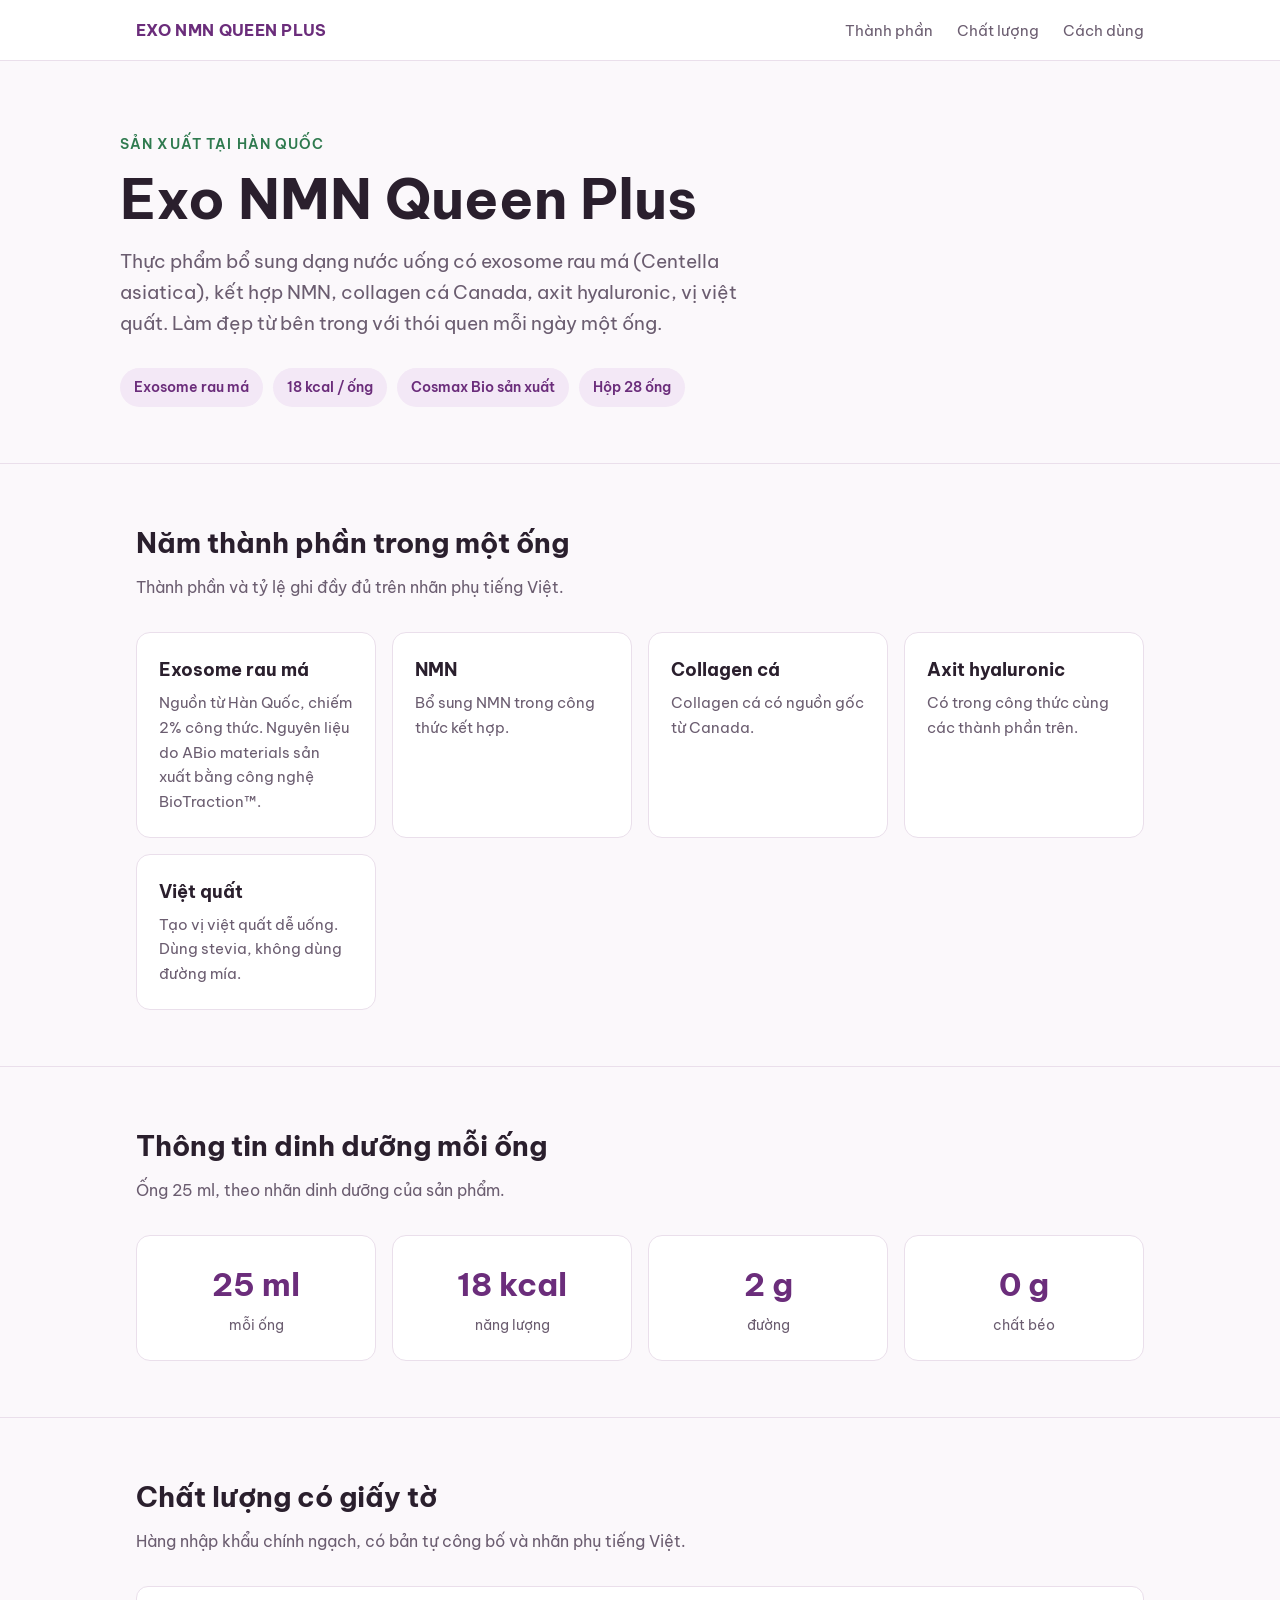
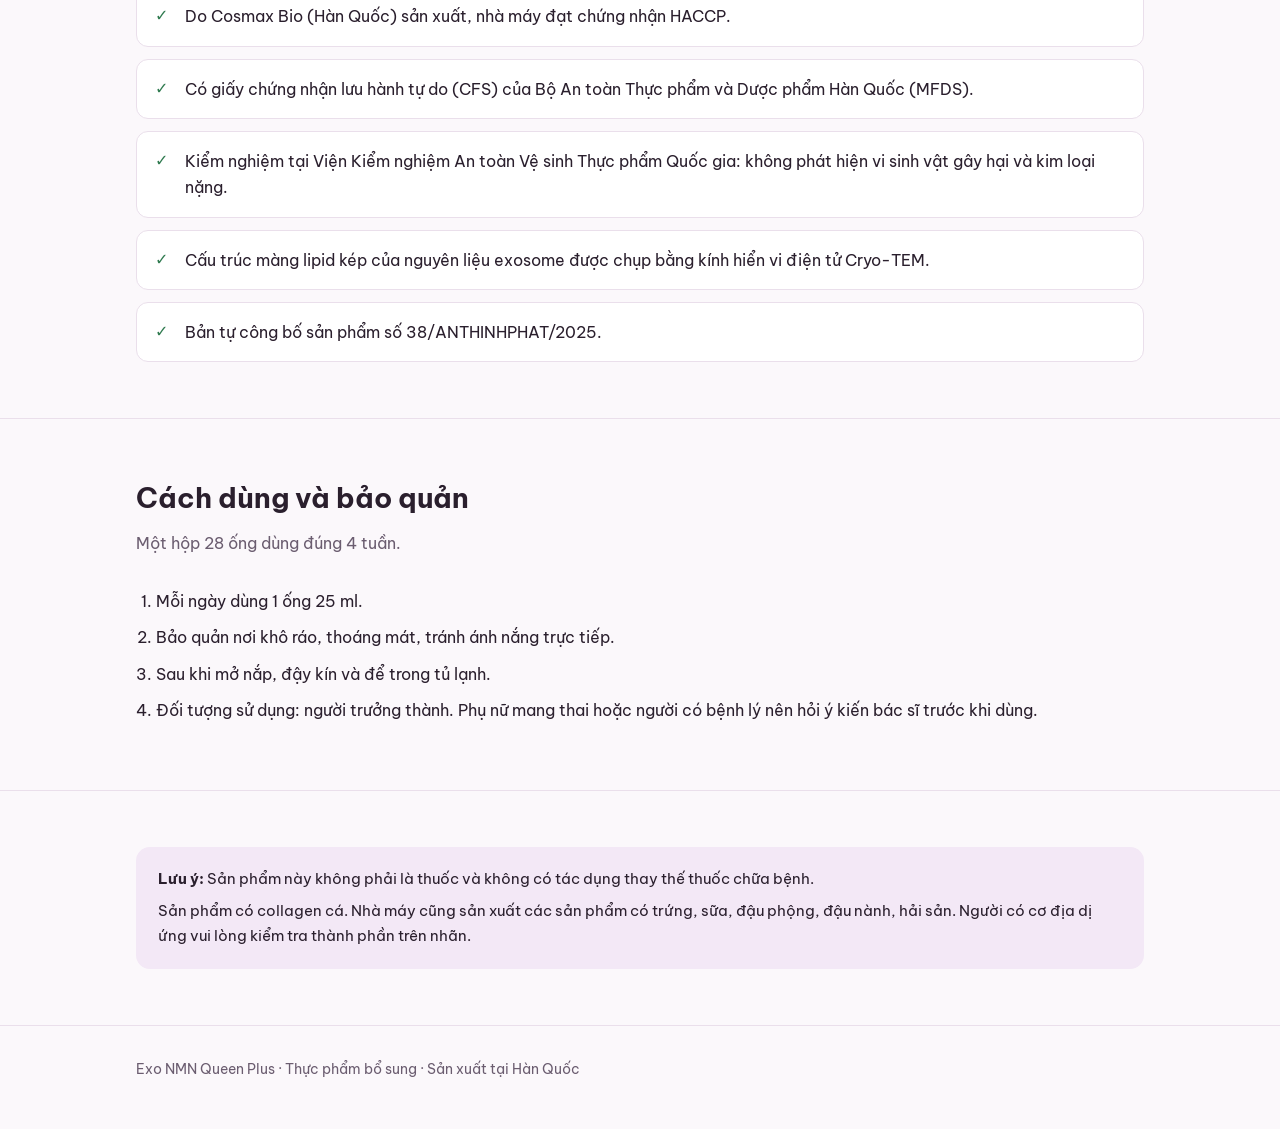
==== index.html @ 2de4a44e "Thêm trang giới thiệu Exo NMN Queen Plus Co-Authored-By: Claude Opus 5.5 <noreply@anthropic.com>" ====
<!doctype html>
<html lang="vi">
<head>
<meta charset="utf-8">
<meta name="viewport" content="width=device-width, initial-scale=1">
<title>Exo NMN Queen Plus</title>
<meta name="description" content="Exo NMN Queen Plus – thực phẩm bổ sung dạng nước uống sản xuất tại Hàn Quốc, có exosome rau má, NMN, collagen cá, axit hyaluronic.">
<link rel="preconnect" href="https://fonts.googleapis.com">
<link rel="preconnect" href="https://fonts.gstatic.com" crossorigin>
<link href="https://fonts.googleapis.com/css2?family=Be+Vietnam+Pro:wght@400;500;600;700&display=swap" rel="stylesheet">
<style>
  :root {
    --bg: #fbf8fb;
    --surface: #ffffff;
    --ink: #2a1f2d;
    --muted: #6b5d70;
    --line: #eadfeb;
    --accent: #6b2d7b;
    --accent-soft: #f3e8f6;
    --leaf: #2f7a4f;
  }
  @media (prefers-color-scheme: dark) {
    :root:not([data-theme="light"]) {
      --bg: #17121a;
      --surface: #211a25;
      --ink: #f1e9f3;
      --muted: #b7a8bc;
      --line: #3a2f3f;
      --accent: #d7a6e6;
      --accent-soft: #2e2233;
      --leaf: #7fcf9e;
    }
  }
  * { box-sizing: border-box; }
  html { scroll-behavior: smooth; }
  body {
    margin: 0;
    background: var(--bg);
    color: var(--ink);
    font-family: "Be Vietnam Pro", system-ui, sans-serif;
    line-height: 1.65;
  }
  .wrap { max-width: 1040px; margin: 0 auto; padding: 0 16px; }
  header.top {
    border-bottom: 1px solid var(--line);
    background: var(--surface);
    position: sticky; top: 0; z-index: 10;
  }
  header.top .wrap { display: flex; align-items: center; justify-content: space-between; height: 60px; gap: 16px; }
  .brand { font-weight: 700; letter-spacing: .02em; color: var(--accent); text-decoration: none; }
  nav a { color: var(--muted); text-decoration: none; margin-left: 20px; font-size: 15px; }
  nav a:hover { color: var(--accent); }
  @media (max-width: 640px) { nav { display: none; } }

  .hero { padding: 72px 0 56px; }
  .eyebrow { color: var(--leaf); font-weight: 600; font-size: 14px; text-transform: uppercase; letter-spacing: .08em; }
  h1 { font-size: clamp(34px, 6vw, 56px); line-height: 1.1; margin: 12px 0 16px; }
  .lead { font-size: 19px; color: var(--muted); max-width: 640px; margin: 0 0 28px; }
  .chips { display: flex; flex-wrap: wrap; gap: 10px; }
  .chip { background: var(--accent-soft); color: var(--accent); padding: 8px 14px; border-radius: 999px; font-weight: 600; font-size: 14px; }

  section { padding: 56px 0; border-top: 1px solid var(--line); }
  h2 { font-size: 28px; margin: 0 0 8px; }
  .sub { color: var(--muted); margin: 0 0 32px; }

  .grid { display: grid; gap: 16px; grid-template-columns: repeat(auto-fit, minmax(220px, 1fr)); }
  .card { background: var(--surface); border: 1px solid var(--line); border-radius: 14px; padding: 22px; }
  .card h3 { margin: 0 0 6px; font-size: 18px; }
  .card p { margin: 0; color: var(--muted); font-size: 15px; }

  .stats { display: grid; gap: 16px; grid-template-columns: repeat(auto-fit, minmax(150px, 1fr)); }
  .stat { background: var(--surface); border: 1px solid var(--line); border-radius: 14px; padding: 22px; text-align: center; }
  .stat b { display: block; font-size: 32px; color: var(--accent); }
  .stat span { color: var(--muted); font-size: 14px; }

  ul.checks { list-style: none; padding: 0; margin: 0; display: grid; gap: 12px; }
  ul.checks li { background: var(--surface); border: 1px solid var(--line); border-radius: 12px; padding: 16px 18px 16px 48px; position: relative; }
  ul.checks li::before { content: "✓"; position: absolute; left: 18px; top: 15px; color: var(--leaf); font-weight: 700; }

  ol.steps { padding-left: 20px; margin: 0; }
  ol.steps li { margin-bottom: 10px; }

  .note { background: var(--accent-soft); border-radius: 14px; padding: 20px 22px; font-size: 15px; }
  .note p { margin: 0 0 8px; }
  .note p:last-child { margin: 0; }

  footer { padding: 32px 0 48px; color: var(--muted); font-size: 14px; border-top: 1px solid var(--line); }
</style>
</head>
<body>

<header class="top">
  <div class="wrap">
    <a class="brand" href="#">EXO NMN QUEEN PLUS</a>
    <nav>
      <a href="#thanh-phan">Thành phần</a>
      <a href="#chat-luong">Chất lượng</a>
      <a href="#cach-dung">Cách dùng</a>
    </nav>
  </div>
</header>

<main>
  <div class="wrap hero">
    <div class="eyebrow">Sản xuất tại Hàn Quốc</div>
    <h1>Exo NMN Queen Plus</h1>
    <p class="lead">Thực phẩm bổ sung dạng nước uống có exosome rau má (Centella asiatica), kết hợp NMN, collagen cá Canada, axit hyaluronic, vị việt quất. Làm đẹp từ bên trong với thói quen mỗi ngày một ống.</p>
    <div class="chips">
      <span class="chip">Exosome rau má</span>
      <span class="chip">18 kcal / ống</span>
      <span class="chip">Cosmax Bio sản xuất</span>
      <span class="chip">Hộp 28 ống</span>
    </div>
  </div>

  <section id="thanh-phan">
    <div class="wrap">
      <h2>Năm thành phần trong một ống</h2>
      <p class="sub">Thành phần và tỷ lệ ghi đầy đủ trên nhãn phụ tiếng Việt.</p>
      <div class="grid">
        <div class="card">
          <h3>Exosome rau má</h3>
          <p>Nguồn từ Hàn Quốc, chiếm 2% công thức. Nguyên liệu do ABio materials sản xuất bằng công nghệ BioTraction™.</p>
        </div>
        <div class="card">
          <h3>NMN</h3>
          <p>Bổ sung NMN trong công thức kết hợp.</p>
        </div>
        <div class="card">
          <h3>Collagen cá</h3>
          <p>Collagen cá có nguồn gốc từ Canada.</p>
        </div>
        <div class="card">
          <h3>Axit hyaluronic</h3>
          <p>Có trong công thức cùng các thành phần trên.</p>
        </div>
        <div class="card">
          <h3>Việt quất</h3>
          <p>Tạo vị việt quất dễ uống. Dùng stevia, không dùng đường mía.</p>
        </div>
      </div>
    </div>
  </section>

  <section>
    <div class="wrap">
      <h2>Thông tin dinh dưỡng mỗi ống</h2>
      <p class="sub">Ống 25 ml, theo nhãn dinh dưỡng của sản phẩm.</p>
      <div class="stats">
        <div class="stat"><b>25 ml</b><span>mỗi ống</span></div>
        <div class="stat"><b>18 kcal</b><span>năng lượng</span></div>
        <div class="stat"><b>2 g</b><span>đường</span></div>
        <div class="stat"><b>0 g</b><span>chất béo</span></div>
      </div>
    </div>
  </section>

  <section id="chat-luong">
    <div class="wrap">
      <h2>Chất lượng có giấy tờ</h2>
      <p class="sub">Hàng nhập khẩu chính ngạch, có bản tự công bố và nhãn phụ tiếng Việt.</p>
      <ul class="checks">
        <li>Do Cosmax Bio (Hàn Quốc) sản xuất, nhà máy đạt chứng nhận HACCP.</li>
        <li>Có giấy chứng nhận lưu hành tự do (CFS) của Bộ An toàn Thực phẩm và Dược phẩm Hàn Quốc (MFDS).</li>
        <li>Kiểm nghiệm tại Viện Kiểm nghiệm An toàn Vệ sinh Thực phẩm Quốc gia: không phát hiện vi sinh vật gây hại và kim loại nặng.</li>
        <li>Cấu trúc màng lipid kép của nguyên liệu exosome được chụp bằng kính hiển vi điện tử Cryo-TEM.</li>
        <li>Bản tự công bố sản phẩm số 38/ANTHINHPHAT/2025.</li>
      </ul>
    </div>
  </section>

  <section id="cach-dung">
    <div class="wrap">
      <h2>Cách dùng và bảo quản</h2>
      <p class="sub">Một hộp 28 ống dùng đúng 4 tuần.</p>
      <ol class="steps">
        <li>Mỗi ngày dùng 1 ống 25 ml.</li>
        <li>Bảo quản nơi khô ráo, thoáng mát, tránh ánh nắng trực tiếp.</li>
        <li>Sau khi mở nắp, đậy kín và để trong tủ lạnh.</li>
        <li>Đối tượng sử dụng: người trưởng thành. Phụ nữ mang thai hoặc người có bệnh lý nên hỏi ý kiến bác sĩ trước khi dùng.</li>
      </ol>
    </div>
  </section>

  <section>
    <div class="wrap">
      <div class="note">
        <p><b>Lưu ý:</b> Sản phẩm này không phải là thuốc và không có tác dụng thay thế thuốc chữa bệnh.</p>
        <p>Sản phẩm có collagen cá. Nhà máy cũng sản xuất các sản phẩm có trứng, sữa, đậu phộng, đậu nành, hải sản. Người có cơ địa dị ứng vui lòng kiểm tra thành phần trên nhãn.</p>
      </div>
    </div>
  </section>
</main>

<footer>
  <div class="wrap">
    Exo NMN Queen Plus · Thực phẩm bổ sung · Sản xuất tại Hàn Quốc
  </div>
</footer>

</body>
</html>
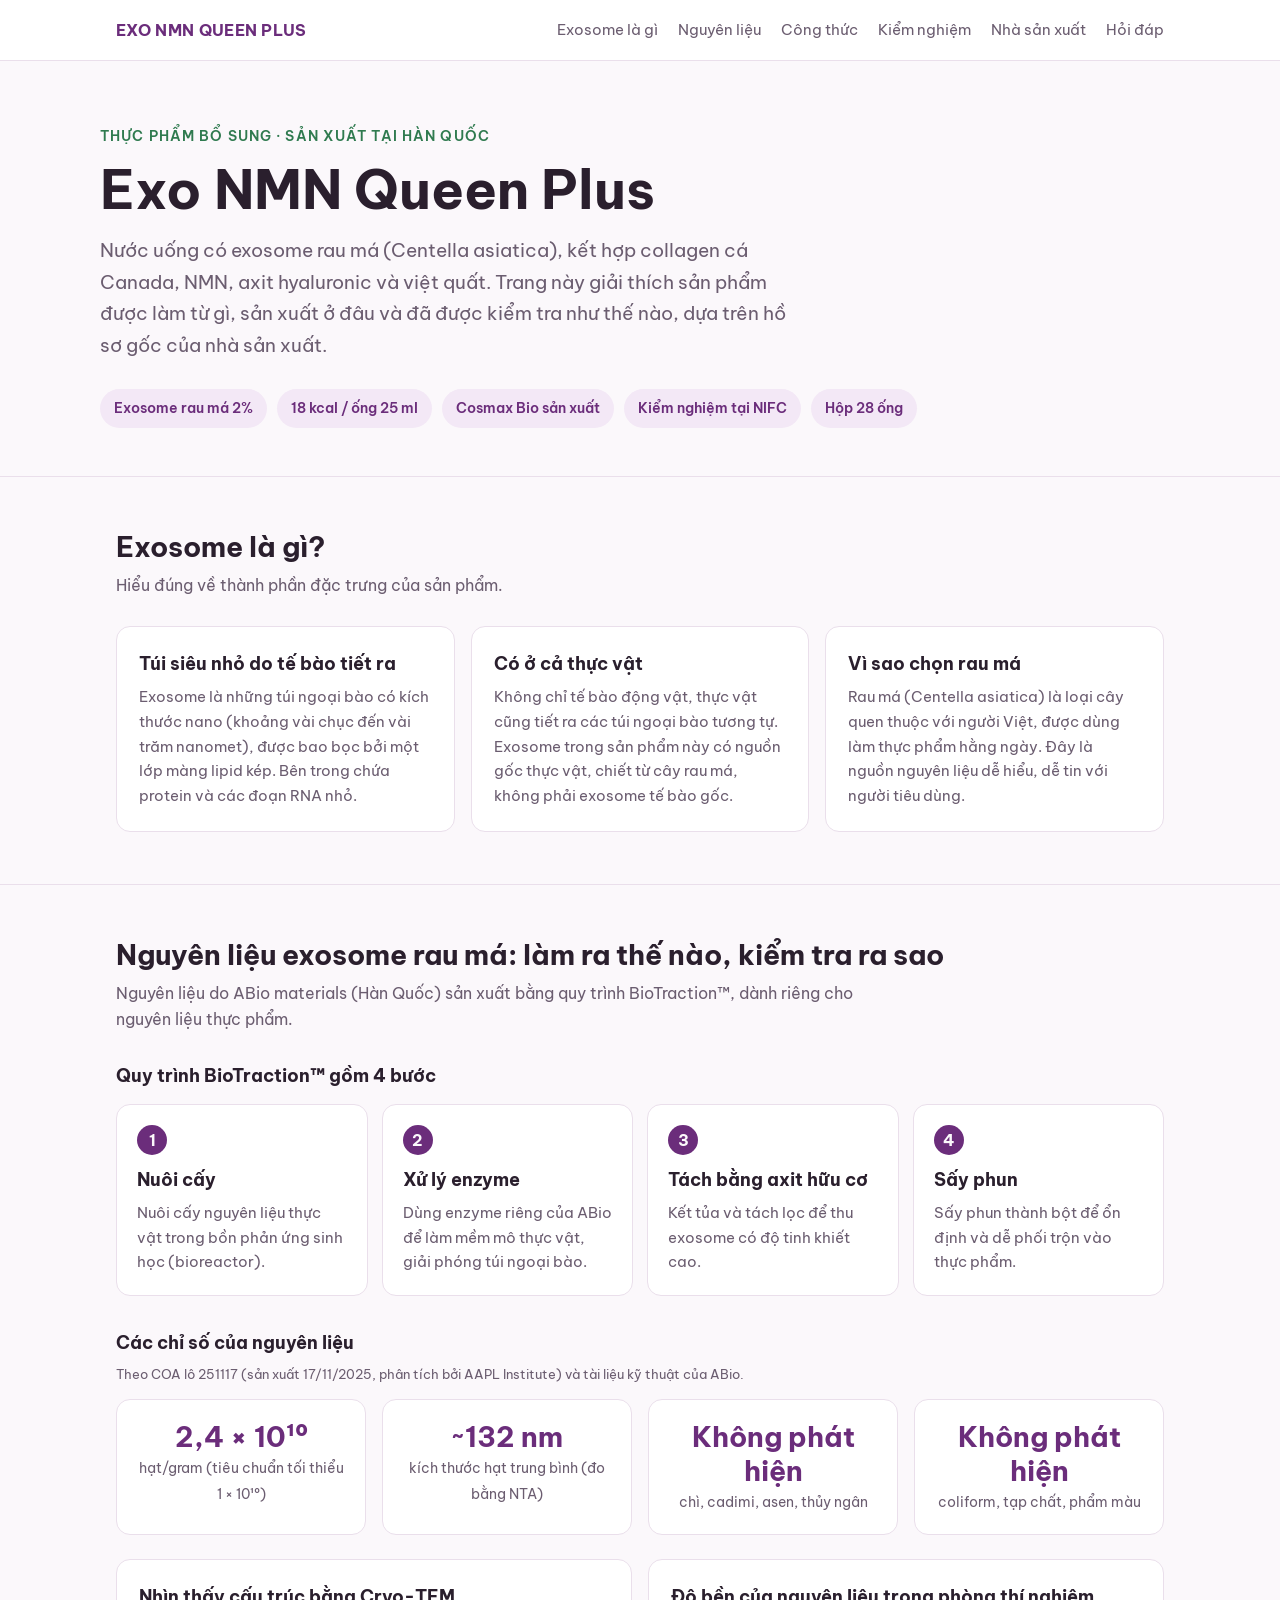
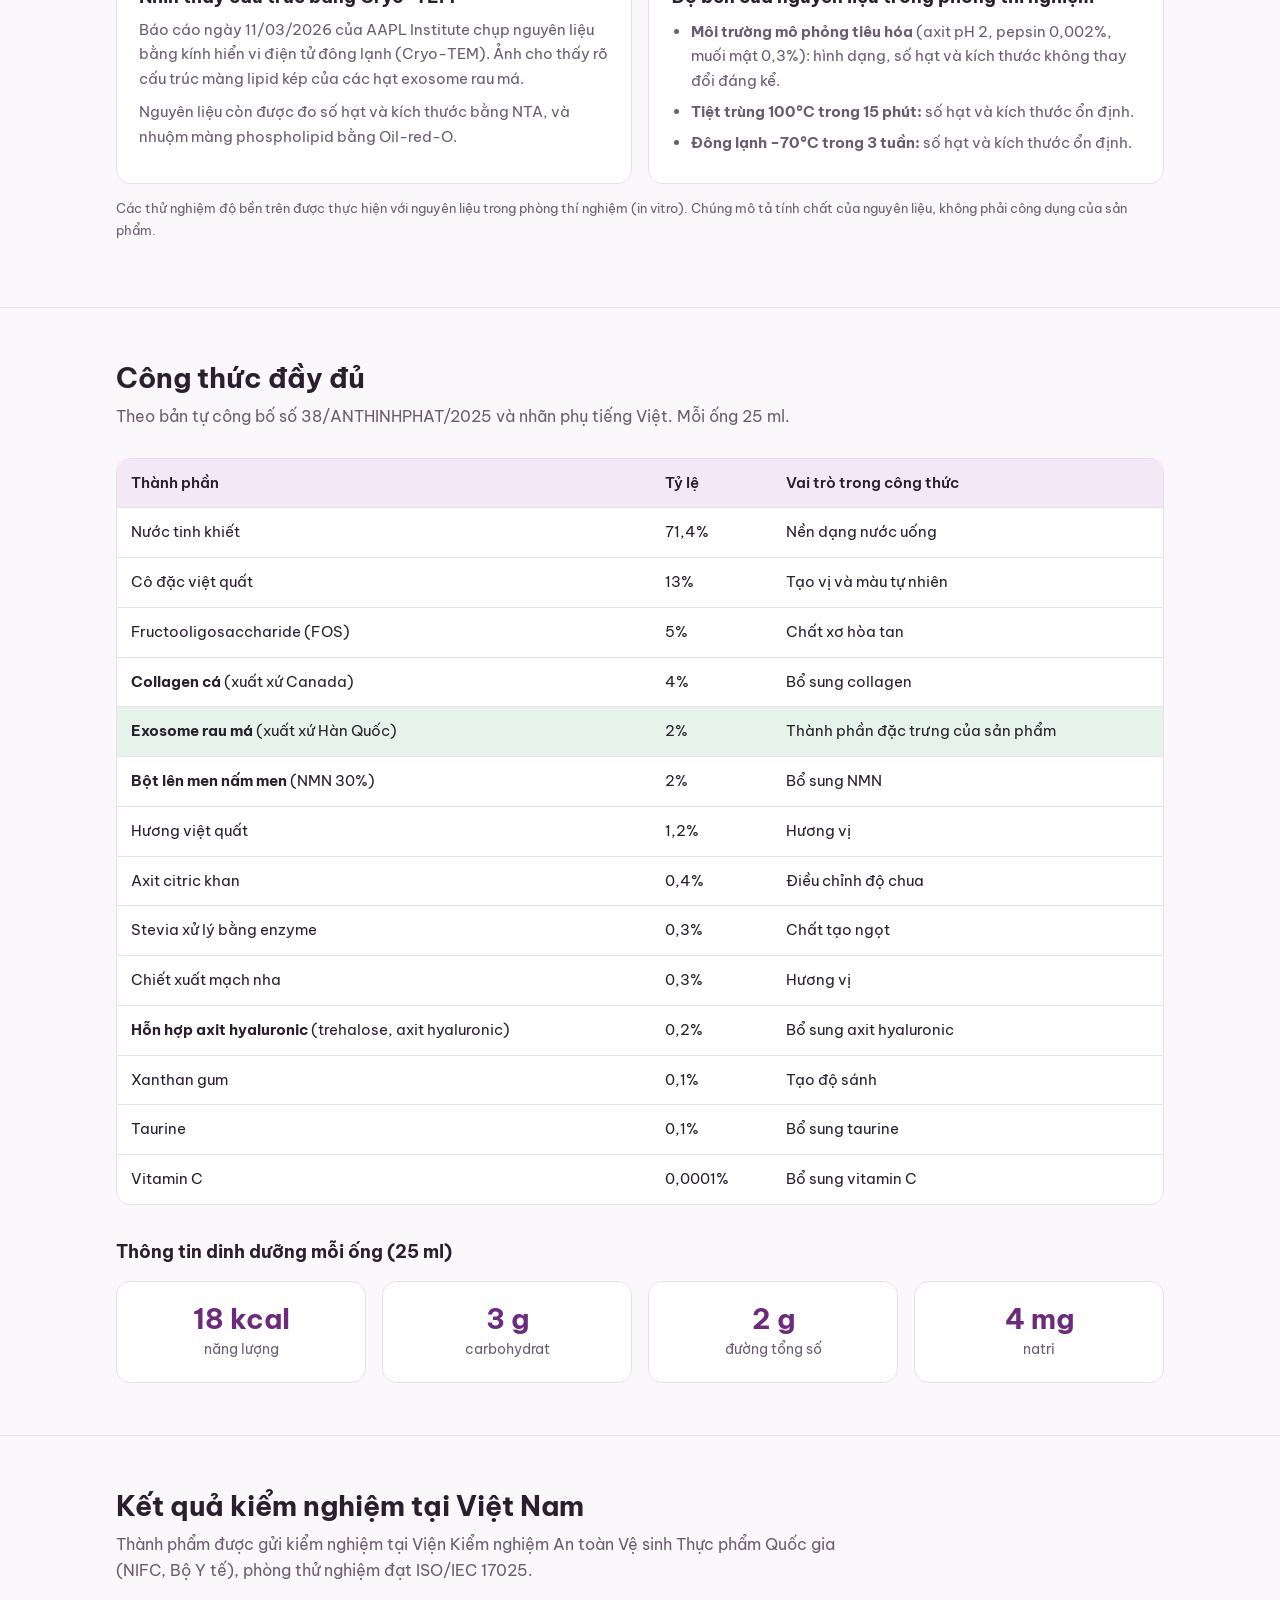
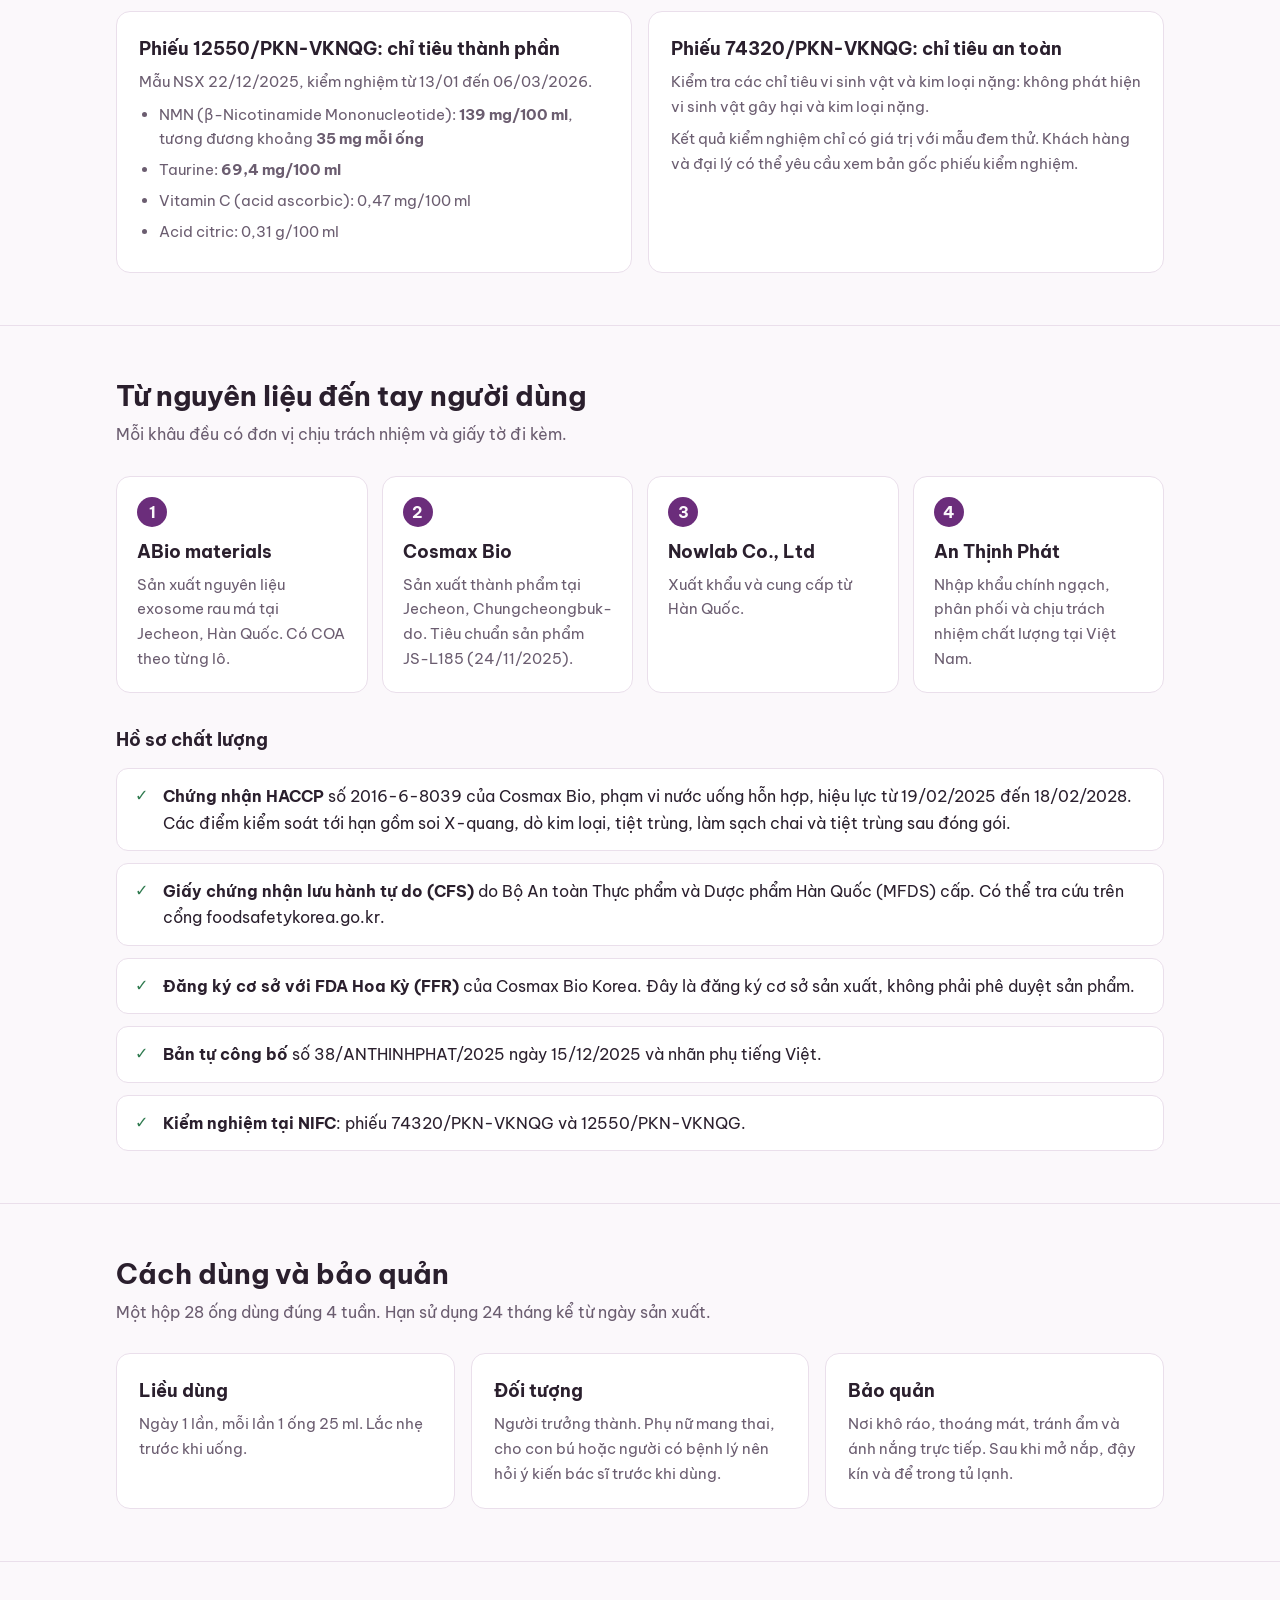
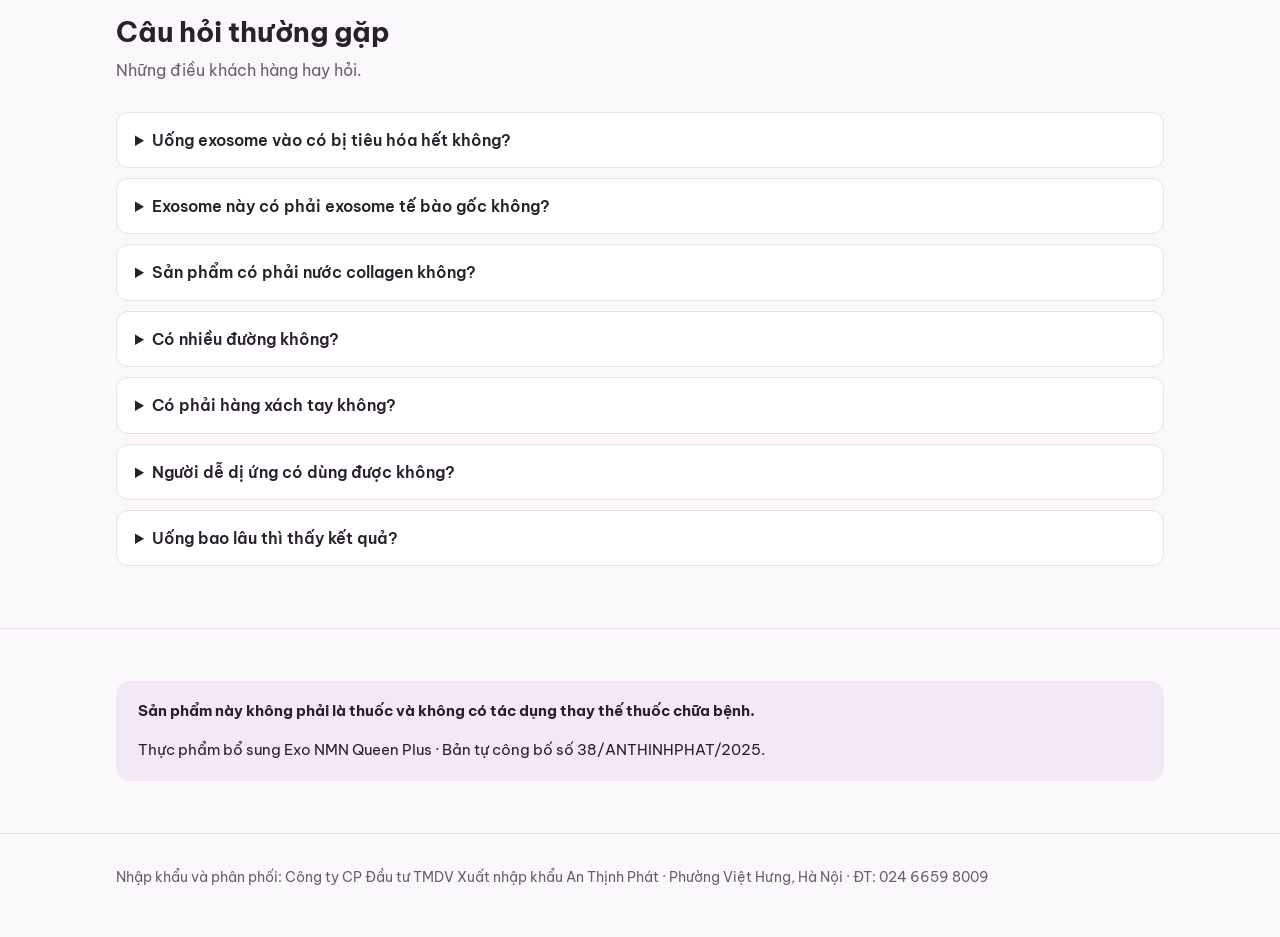
==== commit 6e8ec77e: "Trang phân tích sản phẩm và trang tài liệu đối tác Co-Authored-By: Claude Opus 5.5 <noreply@anthropi" ====
--- a/index.html
+++ b/index.html
@@ -4,88 +4,11 @@
 <meta charset="utf-8">
 <meta name="viewport" content="width=device-width, initial-scale=1">
 <title>Exo NMN Queen Plus</title>
-<meta name="description" content="Exo NMN Queen Plus – thực phẩm bổ sung dạng nước uống sản xuất tại Hàn Quốc, có exosome rau má, NMN, collagen cá, axit hyaluronic.">
+<meta name="description" content="Phân tích chi tiết Exo NMN Queen Plus: nguyên liệu exosome rau má, công thức, kết quả kiểm nghiệm và hồ sơ chất lượng.">
 <link rel="preconnect" href="https://fonts.googleapis.com">
 <link rel="preconnect" href="https://fonts.gstatic.com" crossorigin>
 <link href="https://fonts.googleapis.com/css2?family=Be+Vietnam+Pro:wght@400;500;600;700&display=swap" rel="stylesheet">
-<style>
-  :root {
-    --bg: #fbf8fb;
-    --surface: #ffffff;
-    --ink: #2a1f2d;
-    --muted: #6b5d70;
-    --line: #eadfeb;
-    --accent: #6b2d7b;
-    --accent-soft: #f3e8f6;
-    --leaf: #2f7a4f;
-  }
-  @media (prefers-color-scheme: dark) {
-    :root:not([data-theme="light"]) {
-      --bg: #17121a;
-      --surface: #211a25;
-      --ink: #f1e9f3;
-      --muted: #b7a8bc;
-      --line: #3a2f3f;
-      --accent: #d7a6e6;
-      --accent-soft: #2e2233;
-      --leaf: #7fcf9e;
-    }
-  }
-  * { box-sizing: border-box; }
-  html { scroll-behavior: smooth; }
-  body {
-    margin: 0;
-    background: var(--bg);
-    color: var(--ink);
-    font-family: "Be Vietnam Pro", system-ui, sans-serif;
-    line-height: 1.65;
-  }
-  .wrap { max-width: 1040px; margin: 0 auto; padding: 0 16px; }
-  header.top {
-    border-bottom: 1px solid var(--line);
-    background: var(--surface);
-    position: sticky; top: 0; z-index: 10;
-  }
-  header.top .wrap { display: flex; align-items: center; justify-content: space-between; height: 60px; gap: 16px; }
-  .brand { font-weight: 700; letter-spacing: .02em; color: var(--accent); text-decoration: none; }
-  nav a { color: var(--muted); text-decoration: none; margin-left: 20px; font-size: 15px; }
-  nav a:hover { color: var(--accent); }
-  @media (max-width: 640px) { nav { display: none; } }
-
-  .hero { padding: 72px 0 56px; }
-  .eyebrow { color: var(--leaf); font-weight: 600; font-size: 14px; text-transform: uppercase; letter-spacing: .08em; }
-  h1 { font-size: clamp(34px, 6vw, 56px); line-height: 1.1; margin: 12px 0 16px; }
-  .lead { font-size: 19px; color: var(--muted); max-width: 640px; margin: 0 0 28px; }
-  .chips { display: flex; flex-wrap: wrap; gap: 10px; }
-  .chip { background: var(--accent-soft); color: var(--accent); padding: 8px 14px; border-radius: 999px; font-weight: 600; font-size: 14px; }
-
-  section { padding: 56px 0; border-top: 1px solid var(--line); }
-  h2 { font-size: 28px; margin: 0 0 8px; }
-  .sub { color: var(--muted); margin: 0 0 32px; }
-
-  .grid { display: grid; gap: 16px; grid-template-columns: repeat(auto-fit, minmax(220px, 1fr)); }
-  .card { background: var(--surface); border: 1px solid var(--line); border-radius: 14px; padding: 22px; }
-  .card h3 { margin: 0 0 6px; font-size: 18px; }
-  .card p { margin: 0; color: var(--muted); font-size: 15px; }
-
-  .stats { display: grid; gap: 16px; grid-template-columns: repeat(auto-fit, minmax(150px, 1fr)); }
-  .stat { background: var(--surface); border: 1px solid var(--line); border-radius: 14px; padding: 22px; text-align: center; }
-  .stat b { display: block; font-size: 32px; color: var(--accent); }
-  .stat span { color: var(--muted); font-size: 14px; }
-
-  ul.checks { list-style: none; padding: 0; margin: 0; display: grid; gap: 12px; }
-  ul.checks li { background: var(--surface); border: 1px solid var(--line); border-radius: 12px; padding: 16px 18px 16px 48px; position: relative; }
-  ul.checks li::before { content: "✓"; position: absolute; left: 18px; top: 15px; color: var(--leaf); font-weight: 700; }
-
-  ol.steps { padding-left: 20px; margin: 0; }
-  ol.steps li { margin-bottom: 10px; }
-
-  .note { background: var(--accent-soft); border-radius: 14px; padding: 20px 22px; font-size: 15px; }
-  .note p { margin: 0 0 8px; }
-  .note p:last-child { margin: 0; }
-
-  footer { padding: 32px 0 48px; color: var(--muted); font-size: 14px; border-top: 1px solid var(--line); }
-</style>
+<link rel="stylesheet" href="style.css">
 </head>
 <body>
 
@@ -93,100 +16,212 @@
   <div class="wrap">
     <a class="brand" href="#">EXO NMN QUEEN PLUS</a>
     <nav>
-      <a href="#thanh-phan">Thành phần</a>
-      <a href="#chat-luong">Chất lượng</a>
-      <a href="#cach-dung">Cách dùng</a>
+      <a href="#exosome">Exosome là gì</a>
+      <a href="#nguyen-lieu">Nguyên liệu</a>
+      <a href="#cong-thuc">Công thức</a>
+      <a href="#kiem-nghiem">Kiểm nghiệm</a>
+      <a href="#chuoi-cung-ung">Nhà sản xuất</a>
+      <a href="#hoi-dap">Hỏi đáp</a>
     </nav>
   </div>
 </header>
 
 <main>
   <div class="wrap hero">
-    <div class="eyebrow">Sản xuất tại Hàn Quốc</div>
+    <div class="eyebrow">Thực phẩm bổ sung · Sản xuất tại Hàn Quốc</div>
     <h1>Exo NMN Queen Plus</h1>
-    <p class="lead">Thực phẩm bổ sung dạng nước uống có exosome rau má (Centella asiatica), kết hợp NMN, collagen cá Canada, axit hyaluronic, vị việt quất. Làm đẹp từ bên trong với thói quen mỗi ngày một ống.</p>
+    <p class="lead">Nước uống có exosome rau má (Centella asiatica), kết hợp collagen cá Canada, NMN, axit hyaluronic và việt quất. Trang này giải thích sản phẩm được làm từ gì, sản xuất ở đâu và đã được kiểm tra như thế nào, dựa trên hồ sơ gốc của nhà sản xuất.</p>
     <div class="chips">
-      <span class="chip">Exosome rau má</span>
-      <span class="chip">18 kcal / ống</span>
+      <span class="chip">Exosome rau má 2%</span>
+      <span class="chip">18 kcal / ống 25 ml</span>
       <span class="chip">Cosmax Bio sản xuất</span>
+      <span class="chip">Kiểm nghiệm tại NIFC</span>
       <span class="chip">Hộp 28 ống</span>
     </div>
   </div>
 
-  <section id="thanh-phan">
-    <div class="wrap">
-      <h2>Năm thành phần trong một ống</h2>
-      <p class="sub">Thành phần và tỷ lệ ghi đầy đủ trên nhãn phụ tiếng Việt.</p>
+  <!-- 1. Exosome là gì -->
+  <section id="exosome">
+    <div class="wrap">
+      <h2>Exosome là gì?</h2>
+      <p class="sub">Hiểu đúng về thành phần đặc trưng của sản phẩm.</p>
       <div class="grid">
         <div class="card">
-          <h3>Exosome rau má</h3>
-          <p>Nguồn từ Hàn Quốc, chiếm 2% công thức. Nguyên liệu do ABio materials sản xuất bằng công nghệ BioTraction™.</p>
-        </div>
-        <div class="card">
-          <h3>NMN</h3>
-          <p>Bổ sung NMN trong công thức kết hợp.</p>
-        </div>
-        <div class="card">
-          <h3>Collagen cá</h3>
-          <p>Collagen cá có nguồn gốc từ Canada.</p>
-        </div>
-        <div class="card">
-          <h3>Axit hyaluronic</h3>
-          <p>Có trong công thức cùng các thành phần trên.</p>
-        </div>
-        <div class="card">
-          <h3>Việt quất</h3>
-          <p>Tạo vị việt quất dễ uống. Dùng stevia, không dùng đường mía.</p>
-        </div>
-      </div>
+          <h3>Túi siêu nhỏ do tế bào tiết ra</h3>
+          <p>Exosome là những túi ngoại bào có kích thước nano (khoảng vài chục đến vài trăm nanomet), được bao bọc bởi một lớp màng lipid kép. Bên trong chứa protein và các đoạn RNA nhỏ.</p>
+        </div>
+        <div class="card">
+          <h3>Có ở cả thực vật</h3>
+          <p>Không chỉ tế bào động vật, thực vật cũng tiết ra các túi ngoại bào tương tự. Exosome trong sản phẩm này có nguồn gốc thực vật, chiết từ cây rau má, không phải exosome tế bào gốc.</p>
+        </div>
+        <div class="card">
+          <h3>Vì sao chọn rau má</h3>
+          <p>Rau má (Centella asiatica) là loại cây quen thuộc với người Việt, được dùng làm thực phẩm hằng ngày. Đây là nguồn nguyên liệu dễ hiểu, dễ tin với người tiêu dùng.</p>
+        </div>
+      </div>
+    </div>
+  </section>
+
+  <!-- 2. Nguyên liệu -->
+  <section id="nguyen-lieu">
+    <div class="wrap">
+      <h2>Nguyên liệu exosome rau má: làm ra thế nào, kiểm tra ra sao</h2>
+      <p class="sub">Nguyên liệu do ABio materials (Hàn Quốc) sản xuất bằng quy trình BioTraction™, dành riêng cho nguyên liệu thực phẩm.</p>
+
+      <h3>Quy trình BioTraction™ gồm 4 bước</h3>
+      <div class="steps" style="margin:14px 0 32px">
+        <div class="step"><h3>Nuôi cấy</h3><p>Nuôi cấy nguyên liệu thực vật trong bồn phản ứng sinh học (bioreactor).</p></div>
+        <div class="step"><h3>Xử lý enzyme</h3><p>Dùng enzyme riêng của ABio để làm mềm mô thực vật, giải phóng túi ngoại bào.</p></div>
+        <div class="step"><h3>Tách bằng axit hữu cơ</h3><p>Kết tủa và tách lọc để thu exosome có độ tinh khiết cao.</p></div>
+        <div class="step"><h3>Sấy phun</h3><p>Sấy phun thành bột để ổn định và dễ phối trộn vào thực phẩm.</p></div>
+      </div>
+
+      <h3>Các chỉ số của nguyên liệu</h3>
+      <p class="small" style="margin-bottom:14px">Theo COA lô 251117 (sản xuất 17/11/2025, phân tích bởi AAPL Institute) và tài liệu kỹ thuật của ABio.</p>
+      <div class="stats" style="margin-bottom:24px">
+        <div class="stat"><b>2,4 × 10¹⁰</b><span>hạt/gram (tiêu chuẩn tối thiểu 1 × 10¹⁰)</span></div>
+        <div class="stat"><b>~132 nm</b><span>kích thước hạt trung bình (đo bằng NTA)</span></div>
+        <div class="stat"><b>Không phát hiện</b><span>chì, cadimi, asen, thủy ngân</span></div>
+        <div class="stat"><b>Không phát hiện</b><span>coliform, tạp chất, phẩm màu</span></div>
+      </div>
+
+      <div class="grid-2">
+        <div class="card">
+          <h3>Nhìn thấy cấu trúc bằng Cryo-TEM</h3>
+          <p>Báo cáo ngày 11/03/2026 của AAPL Institute chụp nguyên liệu bằng kính hiển vi điện tử đông lạnh (Cryo-TEM). Ảnh cho thấy rõ cấu trúc màng lipid kép của các hạt exosome rau má.</p>
+          <p>Nguyên liệu còn được đo số hạt và kích thước bằng NTA, và nhuộm màng phospholipid bằng Oil-red-O.</p>
+        </div>
+        <div class="card">
+          <h3>Độ bền của nguyên liệu trong phòng thí nghiệm</h3>
+          <ul>
+            <li><b>Môi trường mô phỏng tiêu hóa</b> (axit pH 2, pepsin 0,002%, muối mật 0,3%): hình dạng, số hạt và kích thước không thay đổi đáng kể.</li>
+            <li><b>Tiệt trùng 100°C trong 15 phút:</b> số hạt và kích thước ổn định.</li>
+            <li><b>Đông lạnh −70°C trong 3 tuần:</b> số hạt và kích thước ổn định.</li>
+          </ul>
+        </div>
+      </div>
+      <p class="small" style="margin-top:14px">Các thử nghiệm độ bền trên được thực hiện với nguyên liệu trong phòng thí nghiệm (in vitro). Chúng mô tả tính chất của nguyên liệu, không phải công dụng của sản phẩm.</p>
+    </div>
+  </section>
+
+  <!-- 3. Công thức -->
+  <section id="cong-thuc">
+    <div class="wrap">
+      <h2>Công thức đầy đủ</h2>
+      <p class="sub">Theo bản tự công bố số 38/ANTHINHPHAT/2025 và nhãn phụ tiếng Việt. Mỗi ống 25 ml.</p>
+      <div class="table-wrap">
+        <table>
+          <thead><tr><th>Thành phần</th><th>Tỷ lệ</th><th>Vai trò trong công thức</th></tr></thead>
+          <tbody>
+            <tr><td>Nước tinh khiết</td><td>71,4%</td><td>Nền dạng nước uống</td></tr>
+            <tr><td>Cô đặc việt quất</td><td>13%</td><td>Tạo vị và màu tự nhiên</td></tr>
+            <tr><td>Fructooligosaccharide (FOS)</td><td>5%</td><td>Chất xơ hòa tan</td></tr>
+            <tr><td><b>Collagen cá</b> (xuất xứ Canada)</td><td>4%</td><td>Bổ sung collagen</td></tr>
+            <tr class="ours"><td class="ours"><b>Exosome rau má</b> (xuất xứ Hàn Quốc)</td><td class="ours">2%</td><td class="ours">Thành phần đặc trưng của sản phẩm</td></tr>
+            <tr><td><b>Bột lên men nấm men</b> (NMN 30%)</td><td>2%</td><td>Bổ sung NMN</td></tr>
+            <tr><td>Hương việt quất</td><td>1,2%</td><td>Hương vị</td></tr>
+            <tr><td>Axit citric khan</td><td>0,4%</td><td>Điều chỉnh độ chua</td></tr>
+            <tr><td>Stevia xử lý bằng enzyme</td><td>0,3%</td><td>Chất tạo ngọt</td></tr>
+            <tr><td>Chiết xuất mạch nha</td><td>0,3%</td><td>Hương vị</td></tr>
+            <tr><td><b>Hỗn hợp axit hyaluronic</b> (trehalose, axit hyaluronic)</td><td>0,2%</td><td>Bổ sung axit hyaluronic</td></tr>
+            <tr><td>Xanthan gum</td><td>0,1%</td><td>Tạo độ sánh</td></tr>
+            <tr><td>Taurine</td><td>0,1%</td><td>Bổ sung taurine</td></tr>
+            <tr><td>Vitamin C</td><td>0,0001%</td><td>Bổ sung vitamin C</td></tr>
+          </tbody>
+        </table>
+      </div>
+
+      <h3 style="margin-top:32px">Thông tin dinh dưỡng mỗi ống (25 ml)</h3>
+      <div class="stats" style="margin-top:14px">
+        <div class="stat"><b>18 kcal</b><span>năng lượng</span></div>
+        <div class="stat"><b>3 g</b><span>carbohydrat</span></div>
+        <div class="stat"><b>2 g</b><span>đường tổng số</span></div>
+        <div class="stat"><b>4 mg</b><span>natri</span></div>
+      </div>
+    </div>
+  </section>
+
+  <!-- 4. Kiểm nghiệm -->
+  <section id="kiem-nghiem">
+    <div class="wrap">
+      <h2>Kết quả kiểm nghiệm tại Việt Nam</h2>
+      <p class="sub">Thành phẩm được gửi kiểm nghiệm tại Viện Kiểm nghiệm An toàn Vệ sinh Thực phẩm Quốc gia (NIFC, Bộ Y tế), phòng thử nghiệm đạt ISO/IEC 17025.</p>
+      <div class="grid-2">
+        <div class="card">
+          <h3>Phiếu 12550/PKN-VKNQG: chỉ tiêu thành phần</h3>
+          <p>Mẫu NSX 22/12/2025, kiểm nghiệm từ 13/01 đến 06/03/2026.</p>
+          <ul>
+            <li>NMN (β-Nicotinamide Mononucleotide): <b>139 mg/100 ml</b>, tương đương khoảng <b>35 mg mỗi ống</b></li>
+            <li>Taurine: <b>69,4 mg/100 ml</b></li>
+            <li>Vitamin C (acid ascorbic): 0,47 mg/100 ml</li>
+            <li>Acid citric: 0,31 g/100 ml</li>
+          </ul>
+        </div>
+        <div class="card">
+          <h3>Phiếu 74320/PKN-VKNQG: chỉ tiêu an toàn</h3>
+          <p>Kiểm tra các chỉ tiêu vi sinh vật và kim loại nặng: không phát hiện vi sinh vật gây hại và kim loại nặng.</p>
+          <p>Kết quả kiểm nghiệm chỉ có giá trị với mẫu đem thử. Khách hàng và đại lý có thể yêu cầu xem bản gốc phiếu kiểm nghiệm.</p>
+        </div>
+      </div>
+    </div>
+  </section>
+
+  <!-- 5. Chuỗi cung ứng -->
+  <section id="chuoi-cung-ung">
+    <div class="wrap">
+      <h2>Từ nguyên liệu đến tay người dùng</h2>
+      <p class="sub">Mỗi khâu đều có đơn vị chịu trách nhiệm và giấy tờ đi kèm.</p>
+      <div class="steps">
+        <div class="step"><h3>ABio materials</h3><p>Sản xuất nguyên liệu exosome rau má tại Jecheon, Hàn Quốc. Có COA theo từng lô.</p></div>
+        <div class="step"><h3>Cosmax Bio</h3><p>Sản xuất thành phẩm tại Jecheon, Chungcheongbuk-do. Tiêu chuẩn sản phẩm JS-L185 (24/11/2025).</p></div>
+        <div class="step"><h3>Nowlab Co., Ltd</h3><p>Xuất khẩu và cung cấp từ Hàn Quốc.</p></div>
+        <div class="step"><h3>An Thịnh Phát</h3><p>Nhập khẩu chính ngạch, phân phối và chịu trách nhiệm chất lượng tại Việt Nam.</p></div>
+      </div>
+
+      <h3 style="margin-top:32px">Hồ sơ chất lượng</h3>
+      <ul class="checks" style="margin-top:14px">
+        <li><b>Chứng nhận HACCP</b> số 2016-6-8039 của Cosmax Bio, phạm vi nước uống hỗn hợp, hiệu lực từ 19/02/2025 đến 18/02/2028. Các điểm kiểm soát tới hạn gồm soi X-quang, dò kim loại, tiệt trùng, làm sạch chai và tiệt trùng sau đóng gói.</li>
+        <li><b>Giấy chứng nhận lưu hành tự do (CFS)</b> do Bộ An toàn Thực phẩm và Dược phẩm Hàn Quốc (MFDS) cấp. Có thể tra cứu trên cổng foodsafetykorea.go.kr.</li>
+        <li><b>Đăng ký cơ sở với FDA Hoa Kỳ (FFR)</b> của Cosmax Bio Korea. Đây là đăng ký cơ sở sản xuất, không phải phê duyệt sản phẩm.</li>
+        <li><b>Bản tự công bố</b> số 38/ANTHINHPHAT/2025 ngày 15/12/2025 và nhãn phụ tiếng Việt.</li>
+        <li><b>Kiểm nghiệm tại NIFC</b>: phiếu 74320/PKN-VKNQG và 12550/PKN-VKNQG.</li>
+      </ul>
+    </div>
+  </section>
+
+  <!-- 6. Cách dùng -->
+  <section id="cach-dung">
+    <div class="wrap">
+      <h2>Cách dùng và bảo quản</h2>
+      <p class="sub">Một hộp 28 ống dùng đúng 4 tuần. Hạn sử dụng 24 tháng kể từ ngày sản xuất.</p>
+      <div class="grid">
+        <div class="card"><h3>Liều dùng</h3><p>Ngày 1 lần, mỗi lần 1 ống 25 ml. Lắc nhẹ trước khi uống.</p></div>
+        <div class="card"><h3>Đối tượng</h3><p>Người trưởng thành. Phụ nữ mang thai, cho con bú hoặc người có bệnh lý nên hỏi ý kiến bác sĩ trước khi dùng.</p></div>
+        <div class="card"><h3>Bảo quản</h3><p>Nơi khô ráo, thoáng mát, tránh ẩm và ánh nắng trực tiếp. Sau khi mở nắp, đậy kín và để trong tủ lạnh.</p></div>
+      </div>
+    </div>
+  </section>
+
+  <!-- 7. Hỏi đáp -->
+  <section id="hoi-dap">
+    <div class="wrap">
+      <h2>Câu hỏi thường gặp</h2>
+      <p class="sub">Những điều khách hàng hay hỏi.</p>
+      <details><summary>Uống exosome vào có bị tiêu hóa hết không?</summary><p>Nhà sản xuất nguyên liệu đã thử độ bền của exosome rau má trong môi trường mô phỏng tiêu hóa (axit pH 2, pepsin, muối mật) trong phòng thí nghiệm. Số hạt và kích thước không thay đổi đáng kể. Đây là kết quả về độ bền của nguyên liệu, không phải công dụng của sản phẩm.</p></details>
+      <details><summary>Exosome này có phải exosome tế bào gốc không?</summary><p>Không. Đây là exosome có nguồn gốc thực vật, chiết từ cây rau má (Centella asiatica).</p></details>
+      <details><summary>Sản phẩm có phải nước collagen không?</summary><p>Không hẳn. Đây là công thức kết hợp exosome rau má, collagen cá, NMN, axit hyaluronic và việt quất. Collagen là một trong các thành phần, exosome rau má là điểm đặc trưng.</p></details>
+      <details><summary>Có nhiều đường không?</summary><p>Mỗi ống 25 ml có 18 kcal và 2 g đường tổng số. Vị ngọt đến từ việt quất cô đặc và chất tạo ngọt stevia.</p></details>
+      <details><summary>Có phải hàng xách tay không?</summary><p>Không. Sản phẩm được nhập khẩu chính ngạch bởi Công ty CP Đầu tư TMDV Xuất nhập khẩu An Thịnh Phát, có CFS của MFDS Hàn Quốc, bản tự công bố và nhãn phụ tiếng Việt.</p></details>
+      <details><summary>Người dễ dị ứng có dùng được không?</summary><p>Sản phẩm có collagen cá. Sản phẩm được sản xuất cùng cơ sở với các sản phẩm có trứng, sữa, kiều mạch, đậu phộng, đậu nành, lúa mì, cá thu, cua, tôm, thịt heo, đào, cà chua, óc chó, thịt gà, thịt bò, mực, động vật có vỏ và hạt thông. Người có cơ địa dị ứng vui lòng kiểm tra thành phần trước khi dùng.</p></details>
+      <details><summary>Uống bao lâu thì thấy kết quả?</summary><p>Đây là thực phẩm bổ sung, không phải sản phẩm điều trị, nên chúng tôi không cam kết kết quả hay thời gian. Nhà sản xuất khuyến nghị dùng mỗi ngày 1 ống.</p></details>
     </div>
   </section>
 
   <section>
     <div class="wrap">
-      <h2>Thông tin dinh dưỡng mỗi ống</h2>
-      <p class="sub">Ống 25 ml, theo nhãn dinh dưỡng của sản phẩm.</p>
-      <div class="stats">
-        <div class="stat"><b>25 ml</b><span>mỗi ống</span></div>
-        <div class="stat"><b>18 kcal</b><span>năng lượng</span></div>
-        <div class="stat"><b>2 g</b><span>đường</span></div>
-        <div class="stat"><b>0 g</b><span>chất béo</span></div>
-      </div>
-    </div>
-  </section>
-
-  <section id="chat-luong">
-    <div class="wrap">
-      <h2>Chất lượng có giấy tờ</h2>
-      <p class="sub">Hàng nhập khẩu chính ngạch, có bản tự công bố và nhãn phụ tiếng Việt.</p>
-      <ul class="checks">
-        <li>Do Cosmax Bio (Hàn Quốc) sản xuất, nhà máy đạt chứng nhận HACCP.</li>
-        <li>Có giấy chứng nhận lưu hành tự do (CFS) của Bộ An toàn Thực phẩm và Dược phẩm Hàn Quốc (MFDS).</li>
-        <li>Kiểm nghiệm tại Viện Kiểm nghiệm An toàn Vệ sinh Thực phẩm Quốc gia: không phát hiện vi sinh vật gây hại và kim loại nặng.</li>
-        <li>Cấu trúc màng lipid kép của nguyên liệu exosome được chụp bằng kính hiển vi điện tử Cryo-TEM.</li>
-        <li>Bản tự công bố sản phẩm số 38/ANTHINHPHAT/2025.</li>
-      </ul>
-    </div>
-  </section>
-
-  <section id="cach-dung">
-    <div class="wrap">
-      <h2>Cách dùng và bảo quản</h2>
-      <p class="sub">Một hộp 28 ống dùng đúng 4 tuần.</p>
-      <ol class="steps">
-        <li>Mỗi ngày dùng 1 ống 25 ml.</li>
-        <li>Bảo quản nơi khô ráo, thoáng mát, tránh ánh nắng trực tiếp.</li>
-        <li>Sau khi mở nắp, đậy kín và để trong tủ lạnh.</li>
-        <li>Đối tượng sử dụng: người trưởng thành. Phụ nữ mang thai hoặc người có bệnh lý nên hỏi ý kiến bác sĩ trước khi dùng.</li>
-      </ol>
-    </div>
-  </section>
-
-  <section>
-    <div class="wrap">
       <div class="note">
-        <p><b>Lưu ý:</b> Sản phẩm này không phải là thuốc và không có tác dụng thay thế thuốc chữa bệnh.</p>
-        <p>Sản phẩm có collagen cá. Nhà máy cũng sản xuất các sản phẩm có trứng, sữa, đậu phộng, đậu nành, hải sản. Người có cơ địa dị ứng vui lòng kiểm tra thành phần trên nhãn.</p>
+        <p><b>Sản phẩm này không phải là thuốc và không có tác dụng thay thế thuốc chữa bệnh.</b></p>
+        <p>Thực phẩm bổ sung Exo NMN Queen Plus · Bản tự công bố số 38/ANTHINHPHAT/2025.</p>
       </div>
     </div>
   </section>
@@ -194,7 +229,7 @@
 
 <footer>
   <div class="wrap">
-    Exo NMN Queen Plus · Thực phẩm bổ sung · Sản xuất tại Hàn Quốc
+    Nhập khẩu và phân phối: Công ty CP Đầu tư TMDV Xuất nhập khẩu An Thịnh Phát · Phường Việt Hưng, Hà Nội · ĐT: 024 6659 8009
   </div>
 </footer>
 
--- a/style.css
+++ b/style.css
@@ -0,0 +1,108 @@
+:root {
+  --bg: #fbf8fb;
+  --surface: #ffffff;
+  --ink: #2a1f2d;
+  --muted: #6b5d70;
+  --line: #eadfeb;
+  --accent: #6b2d7b;
+  --accent-soft: #f3e8f6;
+  --leaf: #2f7a4f;
+  --leaf-soft: #e6f3eb;
+  --warn: #9a4a12;
+  --warn-soft: #fbeee2;
+}
+@media (prefers-color-scheme: dark) {
+  :root:not([data-theme="light"]) {
+    --bg: #17121a;
+    --surface: #211a25;
+    --ink: #f1e9f3;
+    --muted: #b7a8bc;
+    --line: #3a2f3f;
+    --accent: #d7a6e6;
+    --accent-soft: #2e2233;
+    --leaf: #7fcf9e;
+    --leaf-soft: #1c2c22;
+    --warn: #f0b27a;
+    --warn-soft: #33241a;
+  }
+}
+* { box-sizing: border-box; }
+html { scroll-behavior: smooth; }
+body {
+  margin: 0;
+  background: var(--bg);
+  color: var(--ink);
+  font-family: "Be Vietnam Pro", system-ui, sans-serif;
+  line-height: 1.65;
+}
+a { color: var(--accent); }
+.wrap { max-width: 1080px; margin: 0 auto; padding: 0 16px; }
+
+header.top { border-bottom: 1px solid var(--line); background: var(--surface); position: sticky; top: 0; z-index: 10; }
+header.top .wrap { display: flex; align-items: center; justify-content: space-between; height: 60px; gap: 16px; }
+.brand { font-weight: 700; letter-spacing: .02em; color: var(--accent); text-decoration: none; white-space: nowrap; }
+nav { display: flex; gap: 20px; overflow-x: auto; }
+nav a { color: var(--muted); text-decoration: none; font-size: 15px; white-space: nowrap; }
+nav a:hover { color: var(--accent); }
+@media (max-width: 760px) { nav { display: none; } }
+
+.hero { padding: 64px 0 48px; }
+.eyebrow { color: var(--leaf); font-weight: 600; font-size: 14px; text-transform: uppercase; letter-spacing: .08em; }
+h1 { font-size: clamp(32px, 6vw, 54px); line-height: 1.1; margin: 12px 0 16px; }
+.lead { font-size: 19px; color: var(--muted); max-width: 700px; margin: 0 0 28px; }
+.chips { display: flex; flex-wrap: wrap; gap: 10px; }
+.chip { background: var(--accent-soft); color: var(--accent); padding: 8px 14px; border-radius: 999px; font-weight: 600; font-size: 14px; }
+
+section { padding: 52px 0; border-top: 1px solid var(--line); }
+h2 { font-size: 28px; line-height: 1.25; margin: 0 0 8px; }
+h3 { font-size: 18px; margin: 0 0 6px; }
+.sub { color: var(--muted); margin: 0 0 28px; max-width: 760px; }
+p { margin: 0 0 14px; }
+
+.grid { display: grid; gap: 16px; grid-template-columns: repeat(auto-fit, minmax(240px, 1fr)); }
+.grid-2 { display: grid; gap: 16px; grid-template-columns: repeat(auto-fit, minmax(320px, 1fr)); }
+@media (max-width: 400px) { .grid-2 { grid-template-columns: 1fr; } }
+.card { background: var(--surface); border: 1px solid var(--line); border-radius: 14px; padding: 22px; }
+.card p { color: var(--muted); font-size: 15px; margin: 0; }
+.card p + p { margin-top: 8px; }
+.card.good { border-top: 4px solid var(--leaf); }
+.card.bad { border-top: 4px solid var(--warn); }
+.card ul { margin: 8px 0 0; padding-left: 20px; color: var(--muted); font-size: 15px; }
+.card li { margin-bottom: 6px; }
+
+.stats { display: grid; gap: 16px; grid-template-columns: repeat(auto-fit, minmax(150px, 1fr)); }
+.stat { background: var(--surface); border: 1px solid var(--line); border-radius: 14px; padding: 20px; text-align: center; }
+.stat b { display: block; font-size: 28px; color: var(--accent); line-height: 1.2; }
+.stat span { color: var(--muted); font-size: 14px; }
+
+.steps { counter-reset: s; display: grid; gap: 14px; grid-template-columns: repeat(auto-fit, minmax(220px, 1fr)); }
+.step { background: var(--surface); border: 1px solid var(--line); border-radius: 14px; padding: 20px; position: relative; }
+.step::before { counter-increment: s; content: counter(s); display: inline-grid; place-items: center; width: 30px; height: 30px; border-radius: 50%; background: var(--accent); color: var(--bg); font-weight: 700; margin-bottom: 10px; }
+.step p { color: var(--muted); font-size: 15px; margin: 0; }
+
+.table-wrap { overflow-x: auto; border: 1px solid var(--line); border-radius: 14px; background: var(--surface); }
+table { border-collapse: collapse; width: 100%; font-size: 15px; }
+th, td { text-align: left; padding: 12px 14px; border-bottom: 1px solid var(--line); vertical-align: top; }
+th { background: var(--accent-soft); color: var(--ink); font-weight: 600; white-space: nowrap; }
+tr:last-child td { border-bottom: 0; }
+td.ours, th.ours { background: var(--leaf-soft); }
+.tag { display: inline-block; font-size: 12px; font-weight: 700; padding: 2px 8px; border-radius: 6px; }
+.tag.win { background: var(--leaf-soft); color: var(--leaf); }
+.tag.lose { background: var(--warn-soft); color: var(--warn); }
+.tag.even { background: var(--accent-soft); color: var(--accent); }
+
+ul.checks { list-style: none; padding: 0; margin: 0; display: grid; gap: 12px; }
+ul.checks li { background: var(--surface); border: 1px solid var(--line); border-radius: 12px; padding: 14px 18px 14px 46px; position: relative; }
+ul.checks li::before { content: "✓"; position: absolute; left: 18px; top: 13px; color: var(--leaf); font-weight: 700; }
+
+blockquote { margin: 0 0 18px; padding: 18px 22px; background: var(--surface); border-left: 4px solid var(--accent); border-radius: 0 12px 12px 0; font-size: 16px; }
+.note { background: var(--accent-soft); border-radius: 14px; padding: 18px 22px; font-size: 15px; }
+.note.warn { background: var(--warn-soft); }
+.note p:last-child { margin: 0; }
+.small { font-size: 13px; color: var(--muted); }
+
+details { background: var(--surface); border: 1px solid var(--line); border-radius: 12px; padding: 14px 18px; margin-bottom: 10px; }
+summary { cursor: pointer; font-weight: 600; }
+details p { margin: 10px 0 0; color: var(--muted); }
+
+footer { padding: 32px 0 48px; color: var(--muted); font-size: 14px; border-top: 1px solid var(--line); }
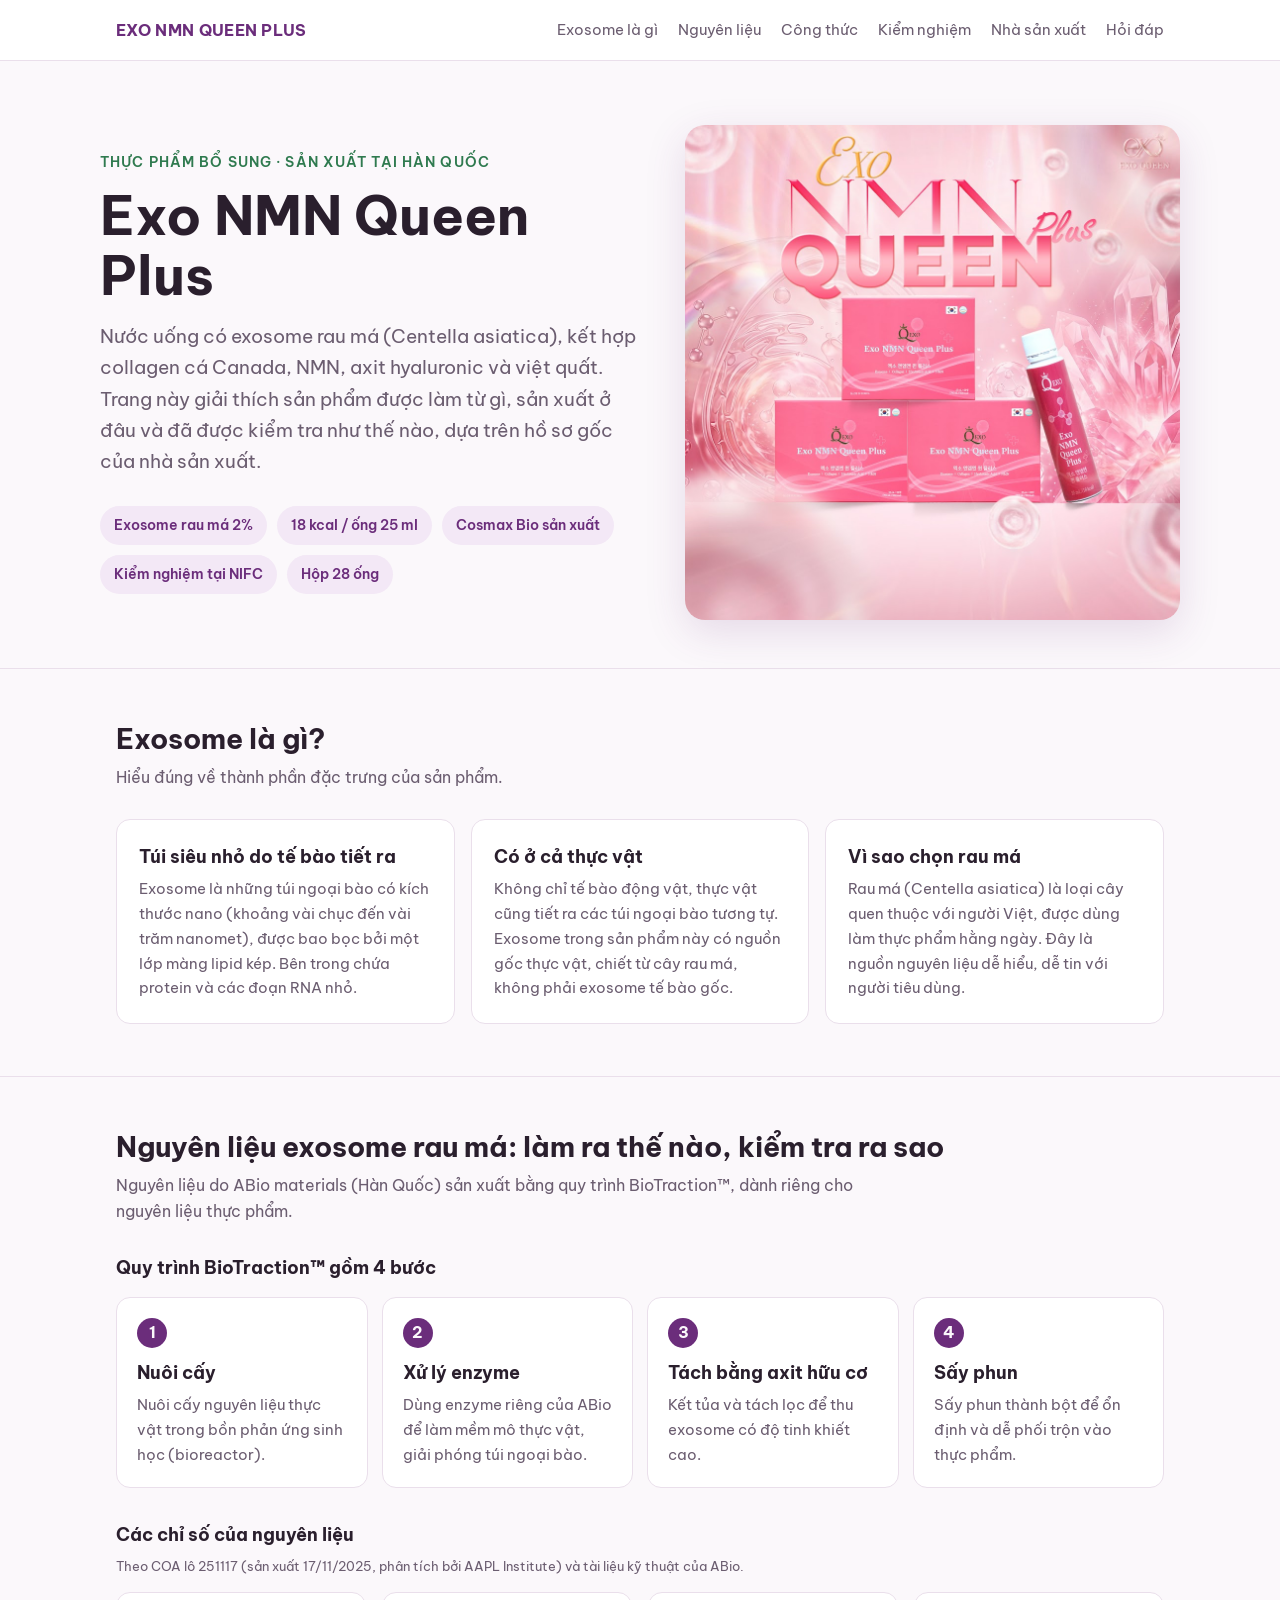
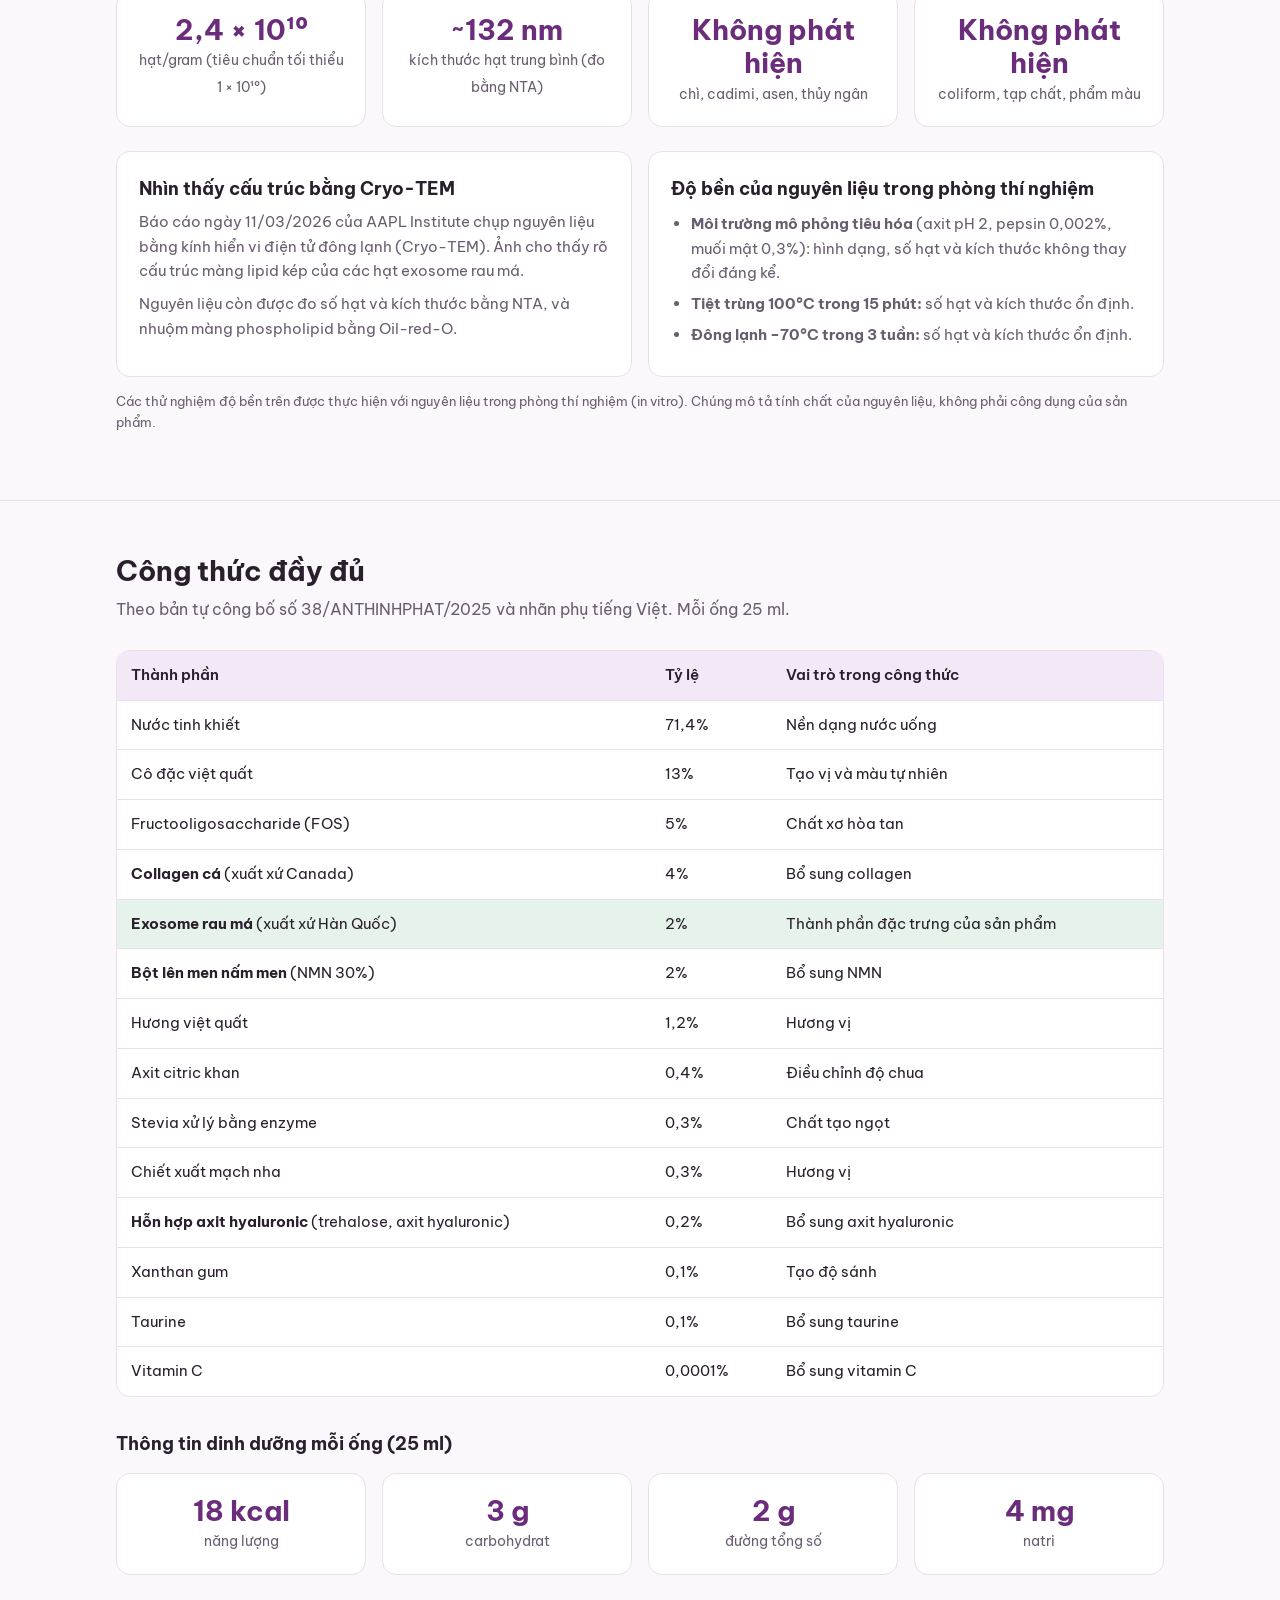
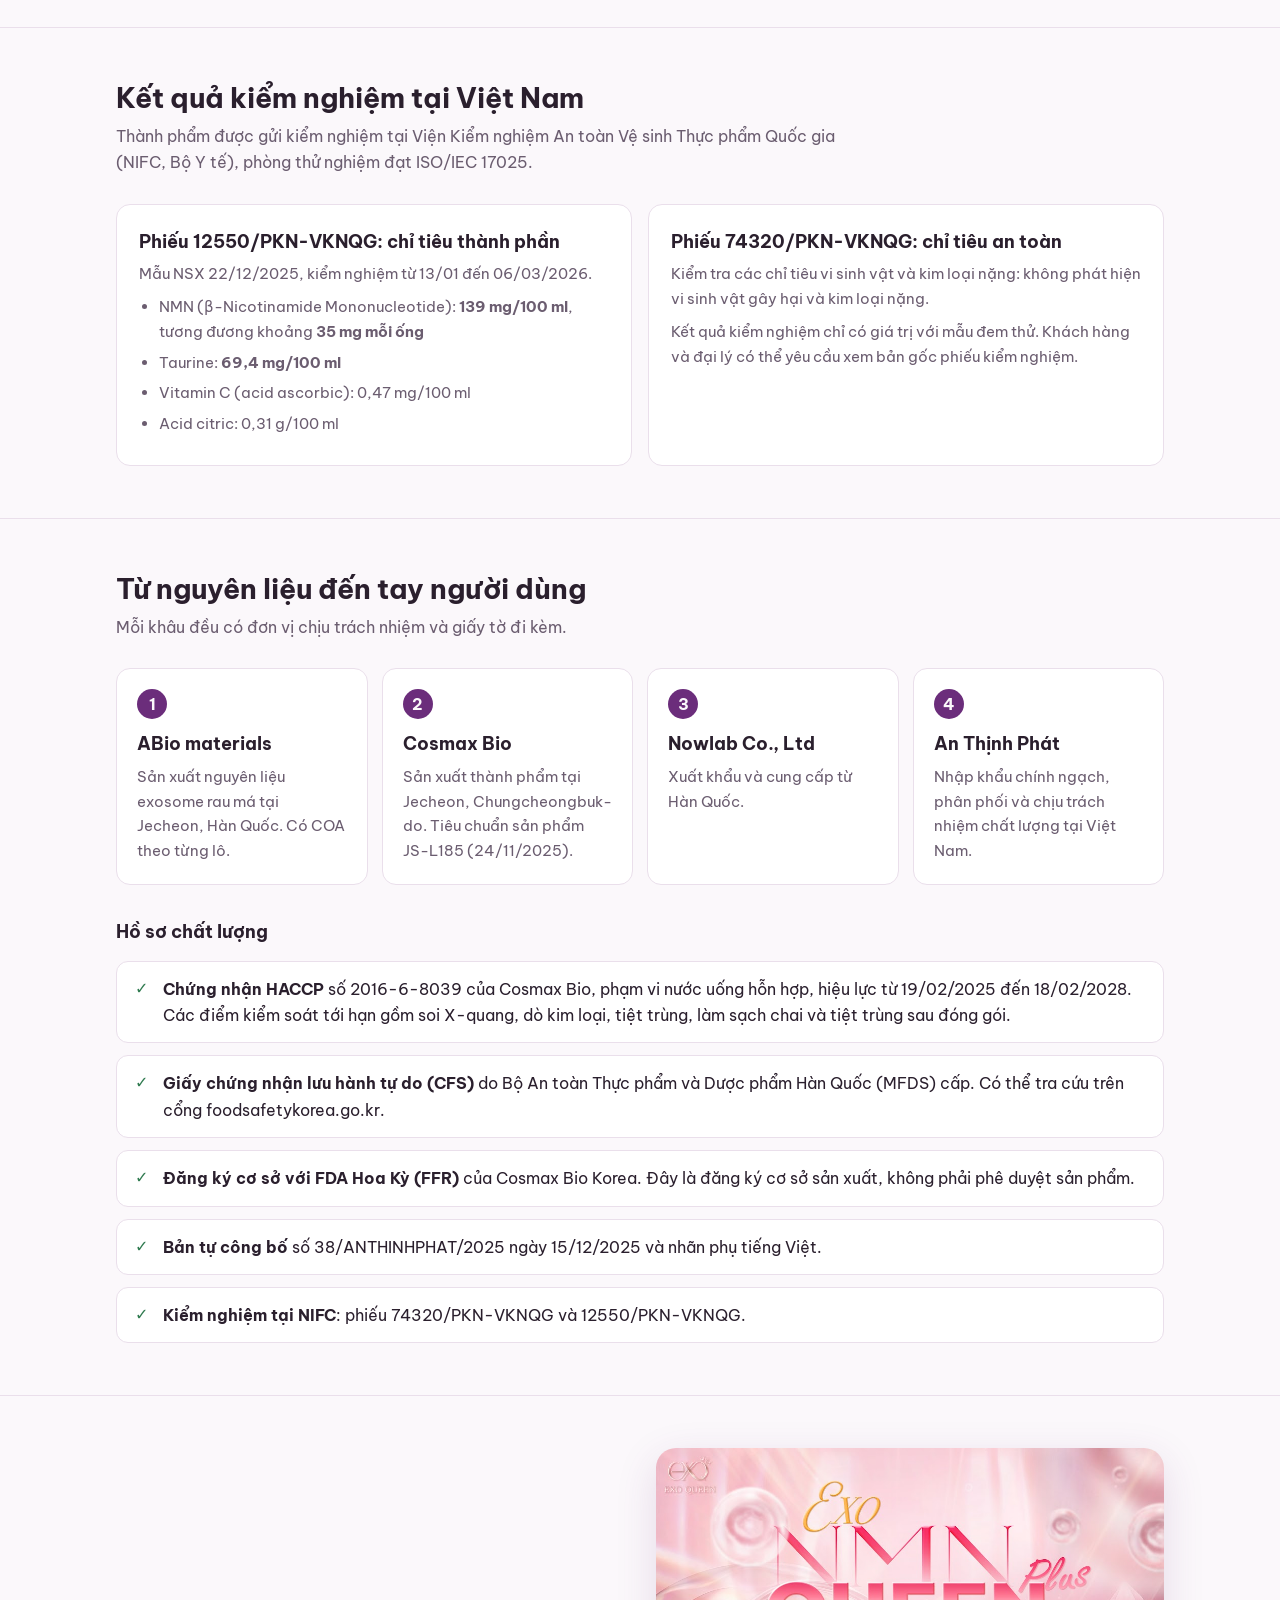
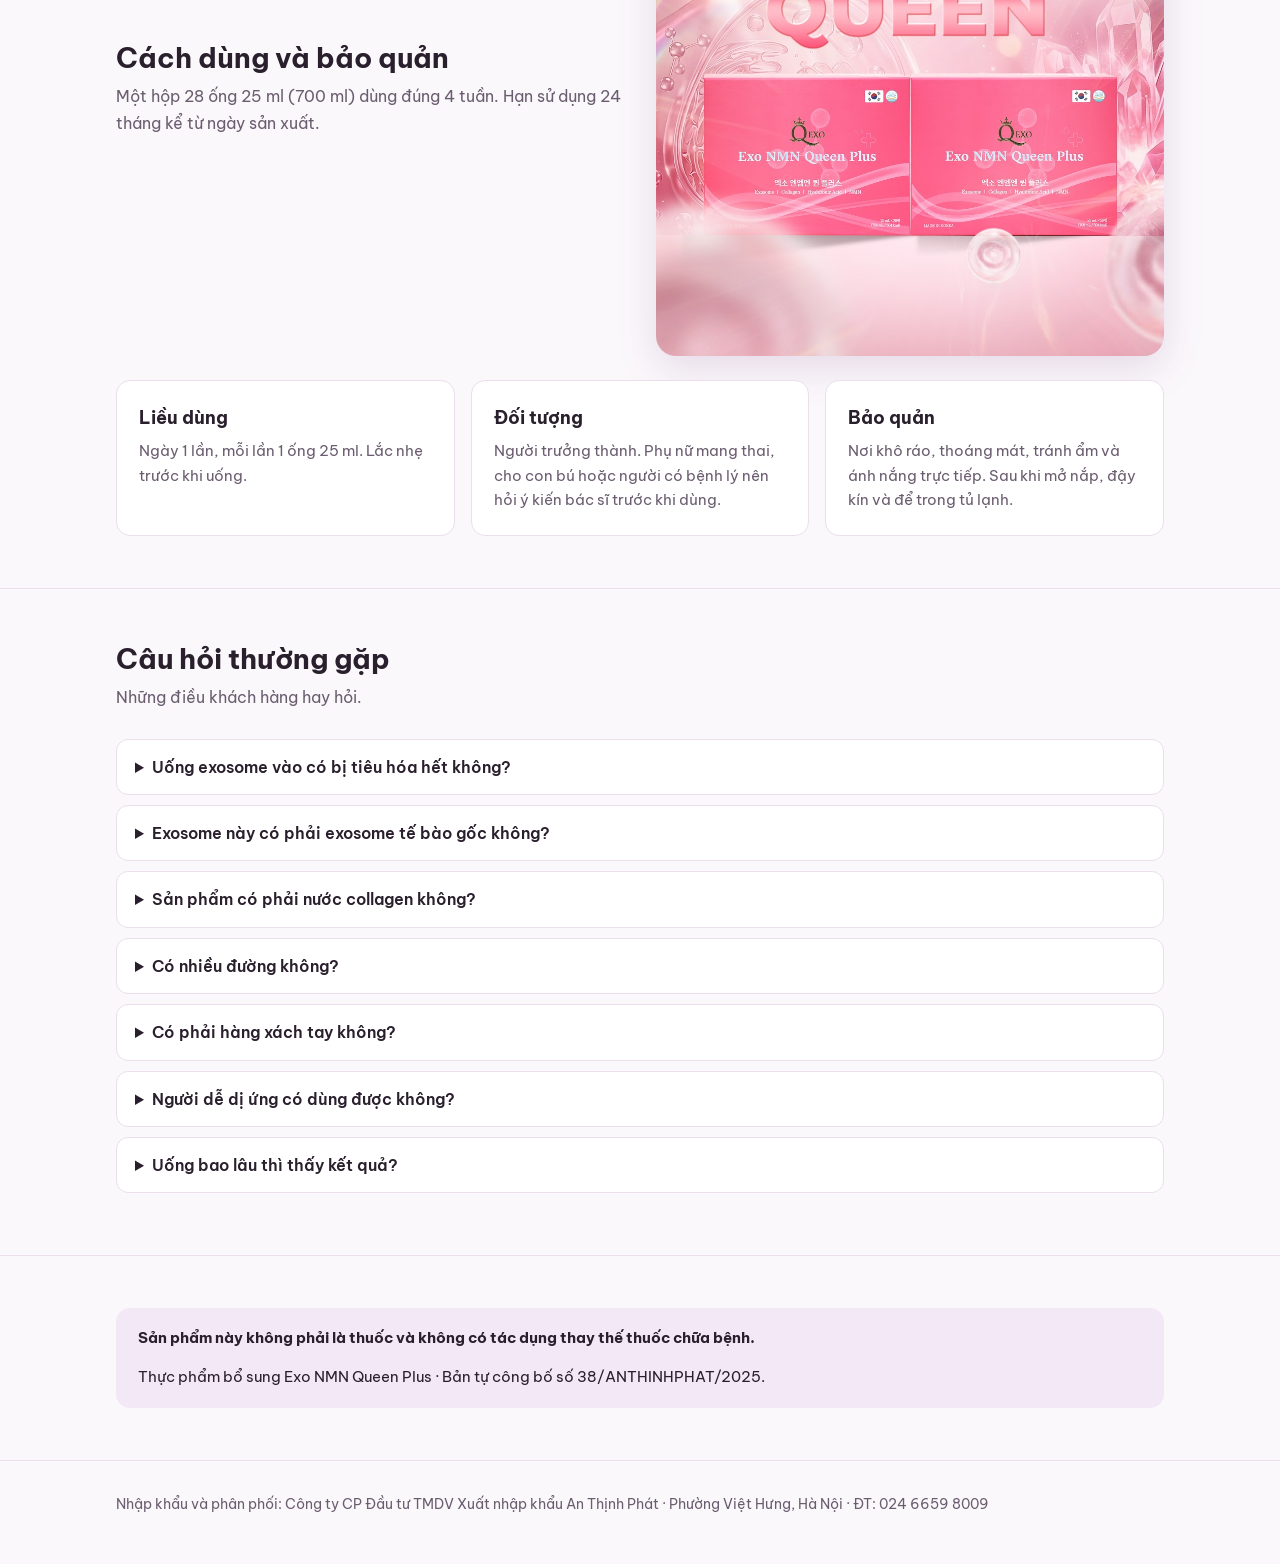
==== commit 86b79b4e: "Thêm ảnh sản phẩm, sửa cách ghi hàm lượng Co-Authored-By: Claude Opus 5.5 <noreply@anthropic.com>" ====
--- a/index.html
+++ b/index.html
@@ -27,7 +27,7 @@
 </header>
 
 <main>
-  <div class="wrap hero">
+  <div class="wrap hero"><div class="hero-grid"><div>
     <div class="eyebrow">Thực phẩm bổ sung · Sản xuất tại Hàn Quốc</div>
     <h1>Exo NMN Queen Plus</h1>
     <p class="lead">Nước uống có exosome rau má (Centella asiatica), kết hợp collagen cá Canada, NMN, axit hyaluronic và việt quất. Trang này giải thích sản phẩm được làm từ gì, sản xuất ở đâu và đã được kiểm tra như thế nào, dựa trên hồ sơ gốc của nhà sản xuất.</p>
@@ -39,6 +39,8 @@
       <span class="chip">Hộp 28 ống</span>
     </div>
   </div>
+  <img class="hero-img" src="img/exo-nmn-queen-plus-3-hop.jpg" alt="Ba hộp và một ống Exo NMN Queen Plus 25 ml" width="1000" height="1000">
+  </div></div>
 
   <!-- 1. Exosome là gì -->
   <section id="exosome">
@@ -192,8 +194,13 @@
   <!-- 6. Cách dùng -->
   <section id="cach-dung">
     <div class="wrap">
-      <h2>Cách dùng và bảo quản</h2>
-      <p class="sub">Một hộp 28 ống dùng đúng 4 tuần. Hạn sử dụng 24 tháng kể từ ngày sản xuất.</p>
+      <div class="split" style="margin-bottom:24px">
+        <div>
+          <h2>Cách dùng và bảo quản</h2>
+          <p class="sub">Một hộp 28 ống 25 ml (700 ml) dùng đúng 4 tuần. Hạn sử dụng 24 tháng kể từ ngày sản xuất.</p>
+        </div>
+        <img class="hero-img" src="img/exo-nmn-queen-plus-2-hop.jpg" alt="Hộp Exo NMN Queen Plus 25 ml × 28 ống" width="1000" height="1000" loading="lazy">
+      </div>
       <div class="grid">
         <div class="card"><h3>Liều dùng</h3><p>Ngày 1 lần, mỗi lần 1 ống 25 ml. Lắc nhẹ trước khi uống.</p></div>
         <div class="card"><h3>Đối tượng</h3><p>Người trưởng thành. Phụ nữ mang thai, cho con bú hoặc người có bệnh lý nên hỏi ý kiến bác sĩ trước khi dùng.</p></div>
--- a/style.css
+++ b/style.css
@@ -106,3 +106,9 @@
 details p { margin: 10px 0 0; color: var(--muted); }
 
 footer { padding: 32px 0 48px; color: var(--muted); font-size: 14px; border-top: 1px solid var(--line); }
+
+.hero-grid { display: grid; grid-template-columns: 1.1fr 1fr; gap: 40px; align-items: center; }
+.hero-img { width: 100%; height: auto; border-radius: 20px; display: block; box-shadow: 0 12px 40px rgba(107, 45, 123, .15); }
+@media (max-width: 800px) { .hero-grid { grid-template-columns: 1fr; gap: 28px; } }
+.split { display: grid; grid-template-columns: 1fr 1fr; gap: 32px; align-items: center; }
+@media (max-width: 800px) { .split { grid-template-columns: 1fr; } }
